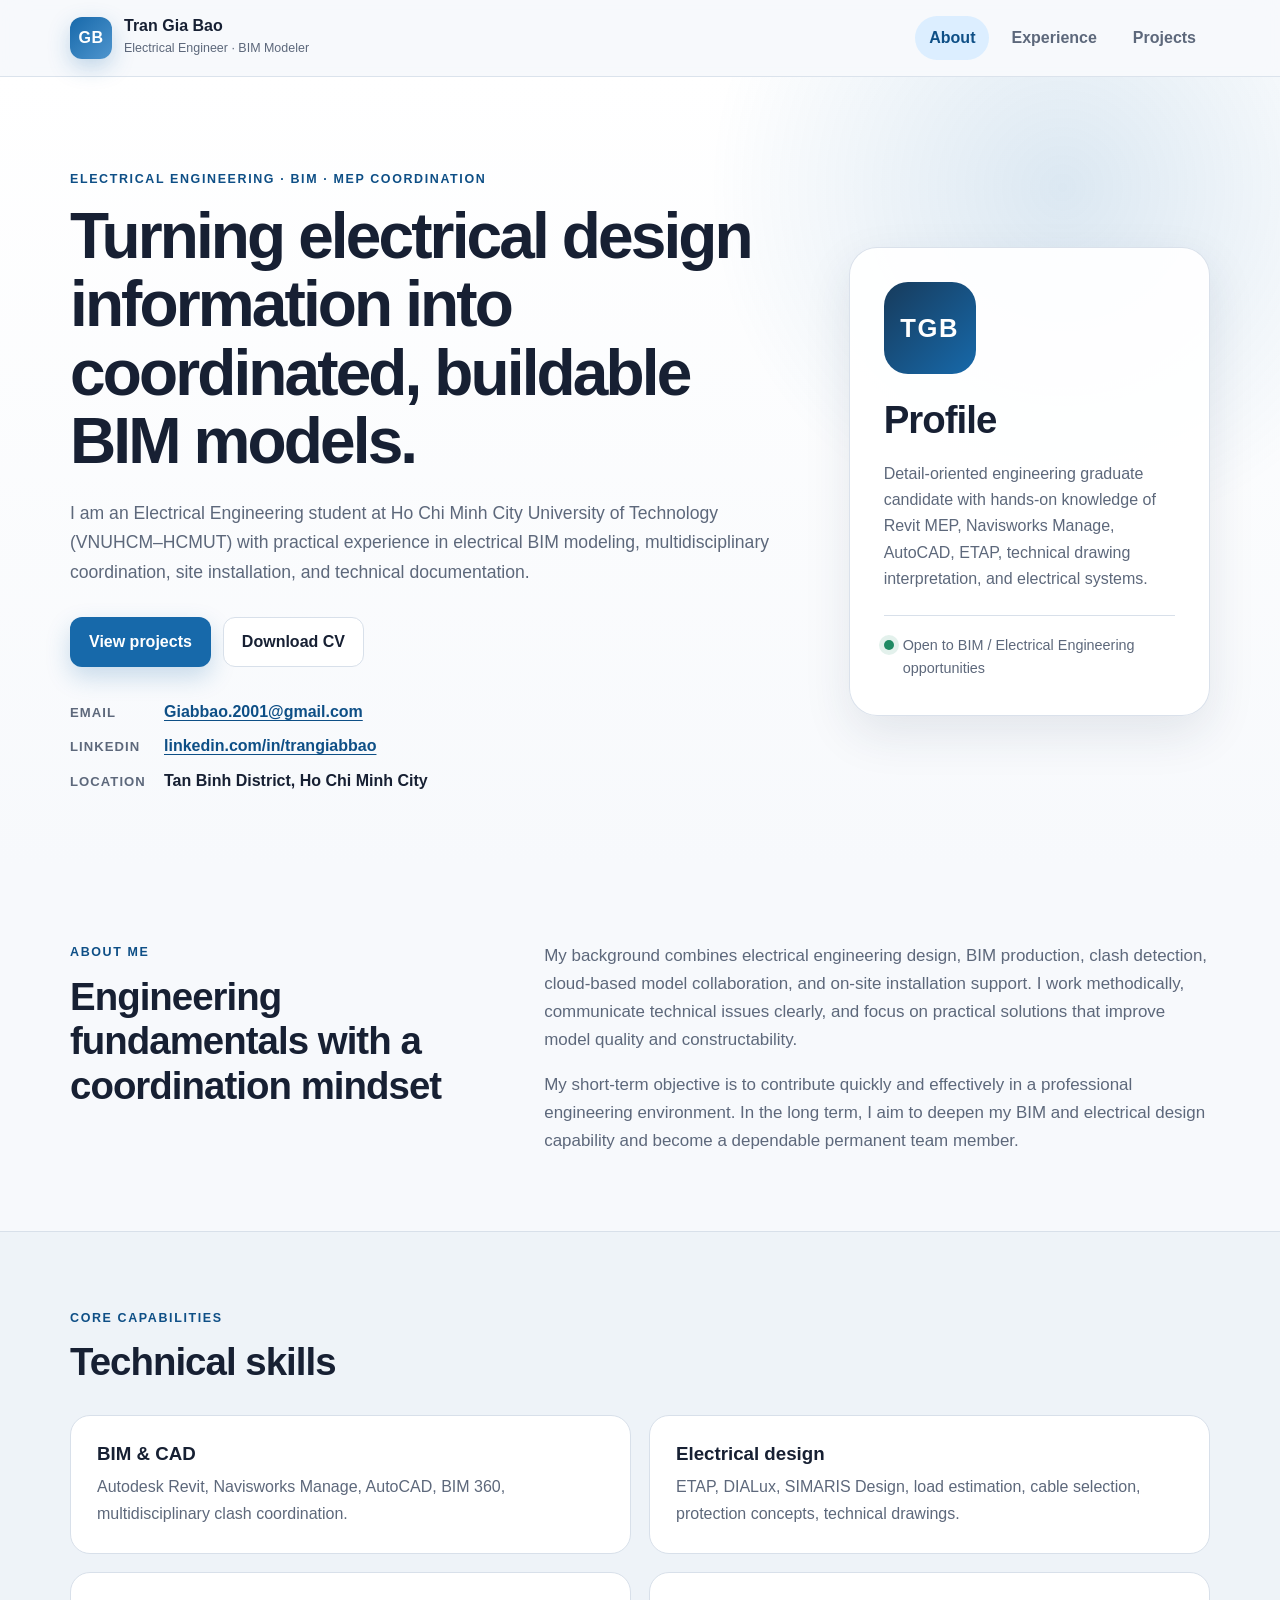
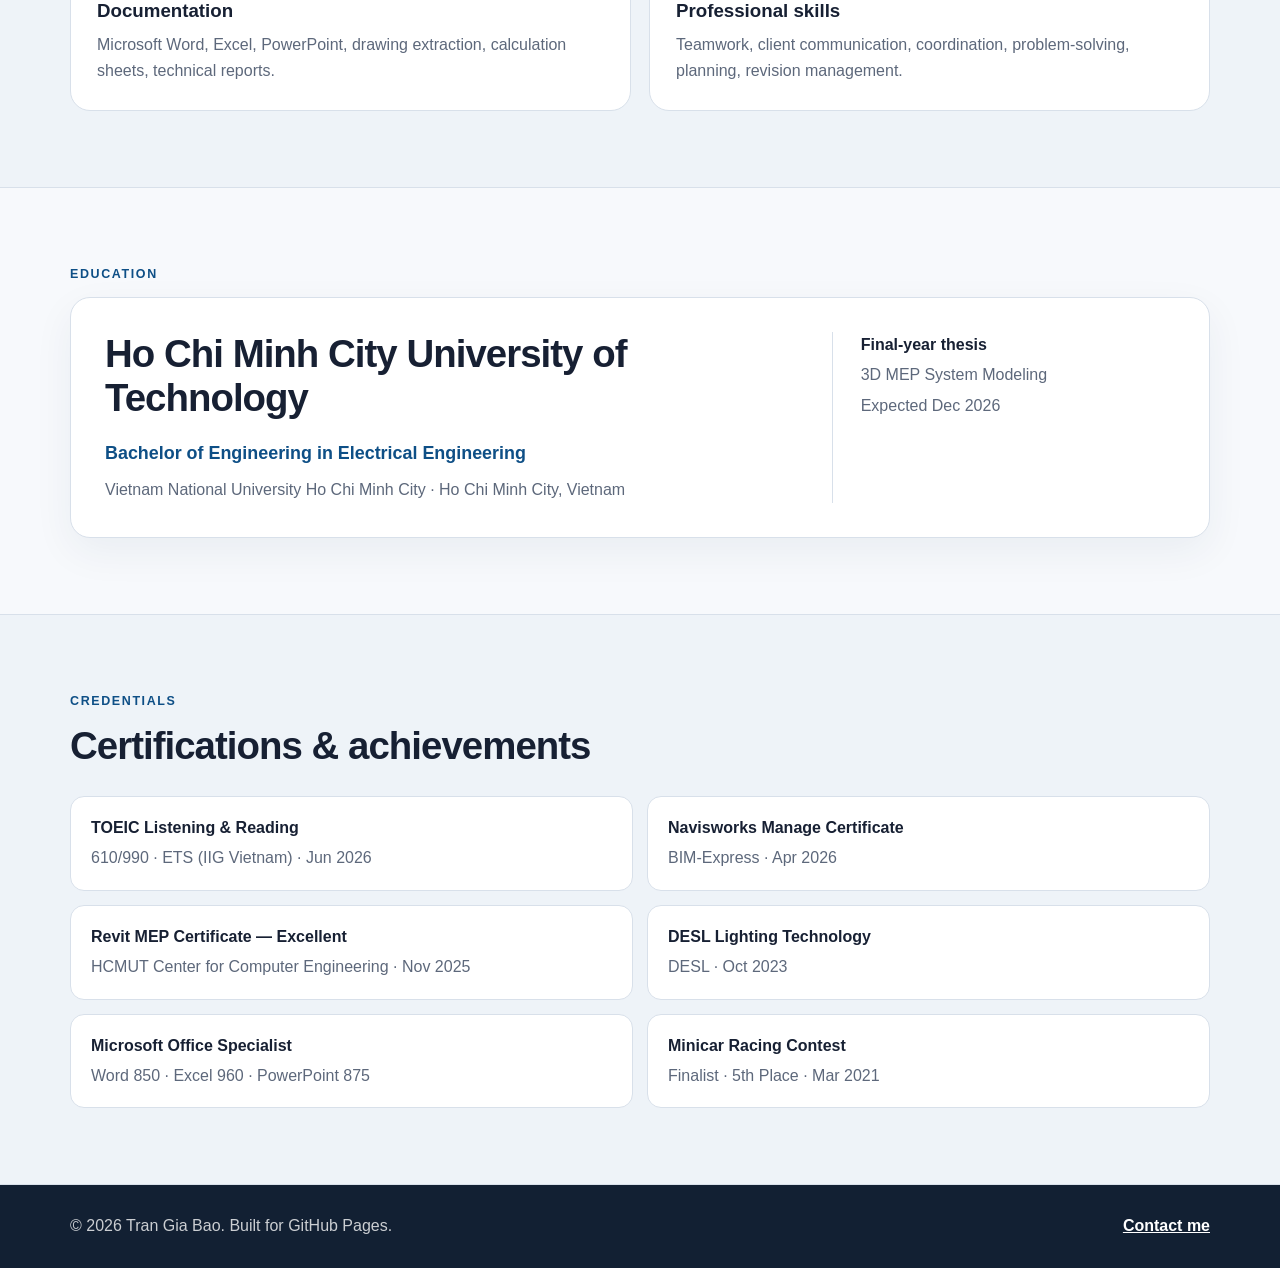
==== index.html @ 9337b093 "Initial professional portfolio website" ====
<!DOCTYPE html>
<html lang="en">
<head>
  <meta charset="UTF-8">
  <meta name="viewport" content="width=device-width, initial-scale=1.0">
  <meta name="description" content="Tran Gia Bao — Electrical Engineer and BIM Modeler portfolio.">
  <meta name="keywords" content="Tran Gia Bao, Electrical Engineer, BIM Modeler, Revit MEP, Navisworks, AutoCAD, ETAP">
  <meta name="author" content="Tran Gia Bao">
  <meta property="og:title" content="Tran Gia Bao | Electrical Engineer & BIM Modeler">
  <meta property="og:description" content="Portfolio featuring electrical engineering, BIM coordination experience, and selected technical projects.">
  <meta property="og:type" content="website">
  <title>Tran Gia Bao | About</title>
  <link rel="icon" href="assets/favicon.svg" type="image/svg+xml">
  <link rel="stylesheet" href="assets/styles.css">
  <script src="assets/script.js" defer></script>
</head>
<body data-page="about">
  <a class="skip-link" href="#main-content">Skip to content</a>
  <header class="site-header">
    <div class="container nav-wrap">
      <a class="brand" href="index.html" aria-label="Tran Gia Bao home">
        <span class="brand-mark" aria-hidden="true">GB</span>
        <span>
          <strong>Tran Gia Bao</strong>
          <small>Electrical Engineer · BIM Modeler</small>
        </span>
      </a>
      <button class="menu-toggle" aria-expanded="false" aria-controls="primary-nav" aria-label="Open navigation">☰</button>
      <nav id="primary-nav" class="primary-nav" aria-label="Primary navigation">
        <a data-nav="about" href="index.html">About</a>
        <a data-nav="experience" href="experience.html">Experience</a>
        <a data-nav="projects" href="projects.html">Projects</a>
      </nav>
    </div>
  </header>

  <main id="main-content">
    <section class="hero">
      <div class="container hero-grid">
        <div>
          <p class="eyebrow">Electrical Engineering · BIM · MEP Coordination</p>
          <h1>Turning electrical design information into coordinated, buildable BIM models.</h1>
          <p class="hero-copy">
            I am an Electrical Engineering student at Ho Chi Minh City University of Technology (VNUHCM–HCMUT)
            with practical experience in electrical BIM modeling, multidisciplinary coordination, site installation,
            and technical documentation.
          </p>
          <div class="hero-actions">
            <a class="button primary" href="projects.html">View projects</a>
            <a class="button secondary" href="Tran-Gia-Bao-CV.pdf" target="_blank" rel="noopener">Download CV</a>
          </div>
          <ul class="contact-list" aria-label="Contact information">
            <li><span>Email</span><a href="mailto:Giabbao.2001@gmail.com">Giabbao.2001@gmail.com</a></li>
            <li><span>LinkedIn</span><a href="https://www.linkedin.com/in/trangiabbao" target="_blank" rel="noopener">linkedin.com/in/trangiabbao</a></li>
            <li><span>Location</span><strong>Tan Binh District, Ho Chi Minh City</strong></li>
          </ul>
        </div>
        <aside class="hero-card" aria-label="Professional profile summary">
          <div class="avatar" aria-hidden="true">TGB</div>
          <h2>Profile</h2>
          <p>
            Detail-oriented engineering graduate candidate with hands-on knowledge of Revit MEP, Navisworks Manage,
            AutoCAD, ETAP, technical drawing interpretation, and electrical systems.
          </p>
          <div class="status"><span></span> Open to BIM / Electrical Engineering opportunities</div>
        </aside>
      </div>
    </section>

    <section class="section">
      <div class="container two-column">
        <div>
          <p class="section-label">About me</p>
          <h2>Engineering fundamentals with a coordination mindset</h2>
        </div>
        <div class="prose">
          <p>
            My background combines electrical engineering design, BIM production, clash detection, cloud-based model
            collaboration, and on-site installation support. I work methodically, communicate technical issues clearly,
            and focus on practical solutions that improve model quality and constructability.
          </p>
          <p>
            My short-term objective is to contribute quickly and effectively in a professional engineering environment.
            In the long term, I aim to deepen my BIM and electrical design capability and become a dependable permanent team member.
          </p>
        </div>
      </div>
    </section>

    <section class="section muted-section">
      <div class="container">
        <p class="section-label">Core capabilities</p>
        <h2>Technical skills</h2>
        <div class="skills-grid">
          <article class="skill-card">
            <h3>BIM & CAD</h3>
            <p>Autodesk Revit, Navisworks Manage, AutoCAD, BIM 360, multidisciplinary clash coordination.</p>
          </article>
          <article class="skill-card">
            <h3>Electrical design</h3>
            <p>ETAP, DIALux, SIMARIS Design, load estimation, cable selection, protection concepts, technical drawings.</p>
          </article>
          <article class="skill-card">
            <h3>Documentation</h3>
            <p>Microsoft Word, Excel, PowerPoint, drawing extraction, calculation sheets, technical reports.</p>
          </article>
          <article class="skill-card">
            <h3>Professional skills</h3>
            <p>Teamwork, client communication, coordination, problem-solving, planning, revision management.</p>
          </article>
        </div>
      </div>
    </section>

    <section class="section">
      <div class="container">
        <p class="section-label">Education</p>
        <div class="education-card">
          <div>
            <h2>Ho Chi Minh City University of Technology</h2>
            <p class="lead">Bachelor of Engineering in Electrical Engineering</p>
            <p>Vietnam National University Ho Chi Minh City · Ho Chi Minh City, Vietnam</p>
          </div>
          <div class="education-meta">
            <strong>Final-year thesis</strong>
            <span>3D MEP System Modeling</span>
            <span>Expected Dec 2026</span>
          </div>
        </div>
      </div>
    </section>

    <section class="section muted-section">
      <div class="container">
        <p class="section-label">Credentials</p>
        <h2>Certifications & achievements</h2>
        <div class="credential-list">
          <div><strong>TOEIC Listening & Reading</strong><span>610/990 · ETS (IIG Vietnam) · Jun 2026</span></div>
          <div><strong>Navisworks Manage Certificate</strong><span>BIM-Express · Apr 2026</span></div>
          <div><strong>Revit MEP Certificate — Excellent</strong><span>HCMUT Center for Computer Engineering · Nov 2025</span></div>
          <div><strong>DESL Lighting Technology</strong><span>DESL · Oct 2023</span></div>
          <div><strong>Microsoft Office Specialist</strong><span>Word 850 · Excel 960 · PowerPoint 875</span></div>
          <div><strong>Minicar Racing Contest</strong><span>Finalist · 5th Place · Mar 2021</span></div>
        </div>
      </div>
    </section>
  </main>

  <footer class="site-footer">
    <div class="container footer-wrap">
      <p>© <span id="current-year"></span> Tran Gia Bao. Built for GitHub Pages.</p>
      <a href="mailto:Giabbao.2001@gmail.com">Contact me</a>
    </div>
  </footer>
</body>
</html>
---- assets/styles.css ----
:root {
  --bg: #f7f9fc;
  --surface: #ffffff;
  --surface-alt: #eef3f8;
  --text: #172033;
  --muted: #5d687b;
  --line: #d8e0ea;
  --accent: #1769aa;
  --accent-dark: #0e4f86;
  --accent-soft: #dceeff;
  --success: #1f8a63;
  --shadow: 0 18px 48px rgba(25, 47, 78, 0.1);
  --radius: 20px;
  --max-width: 1140px;
}

* { box-sizing: border-box; }
html { scroll-behavior: smooth; }
body {
  margin: 0;
  font-family: Inter, ui-sans-serif, -apple-system, BlinkMacSystemFont, "Segoe UI", sans-serif;
  color: var(--text);
  background: var(--bg);
  line-height: 1.65;
  -webkit-font-smoothing: antialiased;
}
a { color: inherit; }
img { max-width: 100%; }
button, a { -webkit-tap-highlight-color: transparent; }

.skip-link {
  position: fixed;
  top: -80px;
  left: 16px;
  z-index: 1000;
  padding: 10px 14px;
  background: var(--text);
  color: #fff;
  border-radius: 8px;
  transition: top .2s ease;
}
.skip-link:focus { top: 16px; }

.container { width: min(calc(100% - 40px), var(--max-width)); margin: 0 auto; }
.narrow { width: min(calc(100% - 40px), 860px); }

.site-header {
  position: sticky;
  top: 0;
  z-index: 100;
  background: rgba(247, 249, 252, 0.9);
  backdrop-filter: blur(14px);
  border-bottom: 1px solid rgba(216, 224, 234, 0.9);
}
.nav-wrap { min-height: 76px; display: flex; align-items: center; justify-content: space-between; gap: 24px; }
.brand { display: inline-flex; align-items: center; gap: 12px; text-decoration: none; }
.brand-mark {
  width: 42px;
  height: 42px;
  display: grid;
  place-items: center;
  border-radius: 12px;
  background: linear-gradient(135deg, var(--accent), #4f95ce);
  color: #fff;
  font-weight: 800;
  letter-spacing: .03em;
  box-shadow: 0 8px 22px rgba(23, 105, 170, .25);
}
.brand strong, .brand small { display: block; }
.brand strong { font-size: 1rem; line-height: 1.15; }
.brand small { color: var(--muted); font-size: .78rem; margin-top: 3px; }
.primary-nav { display: flex; align-items: center; gap: 8px; }
.primary-nav a {
  text-decoration: none;
  color: var(--muted);
  font-weight: 700;
  padding: 9px 14px;
  border-radius: 999px;
}
.primary-nav a:hover, .primary-nav a[aria-current="page"] { color: var(--accent-dark); background: var(--accent-soft); }
.menu-toggle { display: none; border: 0; background: transparent; font-size: 1.45rem; cursor: pointer; color: var(--text); }

.hero {
  padding: 92px 0 72px;
  background:
    radial-gradient(circle at 83% 14%, rgba(23, 105, 170, .15), transparent 28%),
    linear-gradient(180deg, #fff, var(--bg));
}
.hero-grid { display: grid; grid-template-columns: minmax(0, 1.6fr) minmax(300px, .8fr); gap: 56px; align-items: center; }
.eyebrow, .section-label {
  margin: 0 0 12px;
  color: var(--accent-dark);
  font-size: .78rem;
  font-weight: 850;
  text-transform: uppercase;
  letter-spacing: .13em;
}
h1, h2, h3, p { margin-top: 0; }
h1 { font-size: clamp(2.35rem, 5vw, 4.7rem); line-height: 1.07; letter-spacing: -.045em; margin-bottom: 24px; }
h2 { font-size: clamp(1.7rem, 3vw, 2.65rem); line-height: 1.16; letter-spacing: -.025em; margin-bottom: 18px; }
h3 { line-height: 1.25; }
.hero-copy, .page-hero p { max-width: 760px; color: var(--muted); font-size: 1.1rem; }
.hero-actions, .button-group { display: flex; flex-wrap: wrap; gap: 12px; margin: 30px 0 32px; }
.button {
  display: inline-flex;
  align-items: center;
  justify-content: center;
  min-height: 46px;
  padding: 11px 18px;
  border-radius: 12px;
  text-decoration: none;
  font-weight: 800;
  border: 1px solid transparent;
  transition: transform .2s ease, box-shadow .2s ease, background .2s ease;
}
.button:hover { transform: translateY(-2px); }
.button.primary { background: var(--accent); color: #fff; box-shadow: 0 10px 24px rgba(23, 105, 170, .22); }
.button.primary:hover { background: var(--accent-dark); }
.button.secondary { border-color: var(--line); background: var(--surface); color: var(--text); }
.button.secondary:hover { box-shadow: 0 8px 24px rgba(25, 47, 78, .08); }
.contact-list { display: grid; gap: 8px; list-style: none; padding: 0; margin: 0; }
.contact-list li { display: grid; grid-template-columns: 82px minmax(0, 1fr); gap: 12px; align-items: baseline; }
.contact-list span { color: var(--muted); font-size: .82rem; font-weight: 800; text-transform: uppercase; letter-spacing: .08em; }
.contact-list a { color: var(--accent-dark); font-weight: 700; text-decoration-thickness: 1px; text-underline-offset: 3px; overflow-wrap: anywhere; }
.contact-list strong { font-weight: 650; }
.hero-card {
  background: rgba(255, 255, 255, .92);
  padding: 34px;
  border: 1px solid rgba(216, 224, 234, .95);
  border-radius: 28px;
  box-shadow: var(--shadow);
}
.avatar {
  width: 92px;
  height: 92px;
  display: grid;
  place-items: center;
  margin-bottom: 24px;
  border-radius: 24px;
  background: linear-gradient(135deg, #173b5c, var(--accent));
  color: #fff;
  font-size: 1.6rem;
  font-weight: 900;
  letter-spacing: .06em;
}
.hero-card p { color: var(--muted); }
.status { display: flex; gap: 9px; align-items: flex-start; padding-top: 18px; margin-top: 22px; border-top: 1px solid var(--line); color: var(--muted); font-size: .9rem; }
.status span { flex: 0 0 auto; width: 10px; height: 10px; margin-top: 6px; border-radius: 50%; background: var(--success); box-shadow: 0 0 0 5px rgba(31, 138, 99, .12); }

.page-hero { padding: 86px 0 64px; background: linear-gradient(180deg, #fff, var(--bg)); }
.page-hero h1 { font-size: clamp(2.3rem, 5vw, 4.2rem); }
.section { padding: 76px 0; }
.muted-section { background: var(--surface-alt); border-top: 1px solid var(--line); border-bottom: 1px solid var(--line); }
.two-column { display: grid; grid-template-columns: .85fr 1.4fr; gap: 70px; align-items: start; }
.prose { color: var(--muted); font-size: 1.06rem; }
.prose p:last-child { margin-bottom: 0; }
.skills-grid { display: grid; grid-template-columns: repeat(2, minmax(0, 1fr)); gap: 18px; margin-top: 30px; }
.skill-card { background: var(--surface); border: 1px solid var(--line); border-radius: var(--radius); padding: 26px; }
.skill-card h3 { margin-bottom: 9px; }
.skill-card p { margin: 0; color: var(--muted); }
.education-card { display: grid; grid-template-columns: 1.4fr .7fr; gap: 40px; background: var(--surface); border: 1px solid var(--line); border-radius: var(--radius); padding: 34px; box-shadow: 0 14px 40px rgba(25, 47, 78, .06); }
.education-card .lead { color: var(--accent-dark); font-weight: 800; font-size: 1.12rem; margin-bottom: 8px; }
.education-card p:last-child { color: var(--muted); margin: 0; }
.education-meta { display: flex; flex-direction: column; gap: 4px; padding-left: 28px; border-left: 1px solid var(--line); }
.education-meta span { color: var(--muted); }
.credential-list { display: grid; grid-template-columns: repeat(2, minmax(0, 1fr)); gap: 14px; margin-top: 28px; }
.credential-list div { padding: 18px 20px; background: var(--surface); border: 1px solid var(--line); border-radius: 14px; }
.credential-list strong, .credential-list span { display: block; }
.credential-list span { color: var(--muted); margin-top: 4px; }

.timeline { position: relative; }
.timeline::before { content: ""; position: absolute; top: 10px; bottom: 10px; left: 11px; width: 2px; background: var(--line); }
.timeline-item { position: relative; margin-left: 58px; padding: 0 0 58px; }
.timeline-item:last-child { padding-bottom: 0; }
.timeline-marker { position: absolute; left: -55px; top: 6px; width: 24px; height: 24px; border-radius: 50%; background: var(--surface); border: 6px solid var(--accent); box-shadow: 0 0 0 5px var(--accent-soft); }
.timeline-header { display: flex; justify-content: space-between; align-items: flex-start; gap: 24px; margin-bottom: 18px; }
.timeline-header h2 { font-size: 1.7rem; margin: 0; }
.timeline-header time { flex: 0 0 auto; color: var(--muted); font-weight: 750; background: var(--surface); border: 1px solid var(--line); border-radius: 999px; padding: 7px 12px; }
.company { color: var(--accent-dark); font-weight: 850; margin-bottom: 4px; }
.achievement-list { margin: 0; padding-left: 20px; color: var(--muted); }
.achievement-list li { margin-bottom: 9px; }
.tag-row { display: flex; flex-wrap: wrap; gap: 8px; margin-top: 20px; }
.tag-row span { padding: 6px 10px; border-radius: 999px; background: var(--accent-soft); color: var(--accent-dark); font-size: .8rem; font-weight: 800; }
.callout { display: flex; align-items: center; justify-content: space-between; gap: 30px; }
.callout h2 { margin-bottom: 8px; }
.callout p:last-child { color: var(--muted); margin-bottom: 0; }
.callout .button-group { margin: 0; }

.project-grid { display: grid; grid-template-columns: repeat(2, minmax(0, 1fr)); gap: 22px; }
.project-card { background: var(--surface); border: 1px solid var(--line); border-radius: var(--radius); padding: 30px; box-shadow: 0 12px 32px rgba(25, 47, 78, .055); }
.project-card.featured { grid-column: 1 / -1; border-color: #b8d9f5; background: linear-gradient(135deg, #fff, #f3f9ff); }
.project-topline { display: flex; justify-content: space-between; gap: 16px; margin-bottom: 16px; color: var(--accent-dark); font-size: .82rem; font-weight: 850; text-transform: uppercase; letter-spacing: .07em; }
.project-topline time { color: var(--muted); white-space: nowrap; }
.project-card h2 { font-size: 1.65rem; }
.project-summary { color: var(--muted); font-size: 1.02rem; }
.project-details { display: grid; gap: 14px; margin-top: 22px; }
.project-card.featured .project-details { grid-template-columns: repeat(3, minmax(0, 1fr)); }
.project-details div { padding-top: 14px; border-top: 1px solid var(--line); }
.project-details h3 { margin: 0 0 4px; font-size: .92rem; color: var(--text); }
.project-details p { margin: 0; color: var(--muted); }
.text-link { display: inline-block; margin-top: 20px; color: var(--accent-dark); font-weight: 850; text-underline-offset: 4px; }

.site-footer { padding: 28px 0; background: #122033; color: rgba(255, 255, 255, .78); }
.footer-wrap { display: flex; justify-content: space-between; align-items: center; gap: 24px; }
.footer-wrap p { margin: 0; }
.footer-wrap a { color: #fff; font-weight: 750; }

@media (max-width: 860px) {
  .hero-grid, .two-column, .education-card { grid-template-columns: 1fr; }
  .hero-grid { gap: 34px; }
  .two-column { gap: 20px; }
  .education-meta { border-left: 0; border-top: 1px solid var(--line); padding: 22px 0 0; }
  .project-grid { grid-template-columns: 1fr; }
  .project-card.featured { grid-column: auto; }
  .project-card.featured .project-details { grid-template-columns: 1fr; }
  .callout { align-items: flex-start; flex-direction: column; }
}

@media (max-width: 680px) {
  .container, .narrow { width: min(calc(100% - 28px), var(--max-width)); }
  .site-header { background: rgba(247, 249, 252, .97); }
  .menu-toggle { display: block; }
  .primary-nav {
    display: none;
    position: absolute;
    left: 14px;
    right: 14px;
    top: 68px;
    padding: 12px;
    flex-direction: column;
    align-items: stretch;
    background: var(--surface);
    border: 1px solid var(--line);
    border-radius: 16px;
    box-shadow: var(--shadow);
  }
  .primary-nav.open { display: flex; }
  .primary-nav a { text-align: center; }
  .brand small { display: none; }
  .hero, .page-hero { padding-top: 58px; }
  .hero { padding-bottom: 52px; }
  .section { padding: 56px 0; }
  h1 { font-size: 2.55rem; }
  .hero-card { padding: 26px; }
  .skills-grid, .credential-list { grid-template-columns: 1fr; }
  .timeline-item { margin-left: 42px; }
  .timeline-marker { left: -39px; }
  .timeline::before { left: 11px; }
  .timeline-header { flex-direction: column; gap: 10px; }
  .timeline-header time { align-self: flex-start; }
  .project-topline { flex-direction: column; gap: 2px; }
  .contact-list li { grid-template-columns: 1fr; gap: 1px; }
  .footer-wrap { align-items: flex-start; flex-direction: column; }
}

@media (prefers-reduced-motion: reduce) {
  html { scroll-behavior: auto; }
  *, *::before, *::after { transition-duration: .01ms !important; animation-duration: .01ms !important; }
}
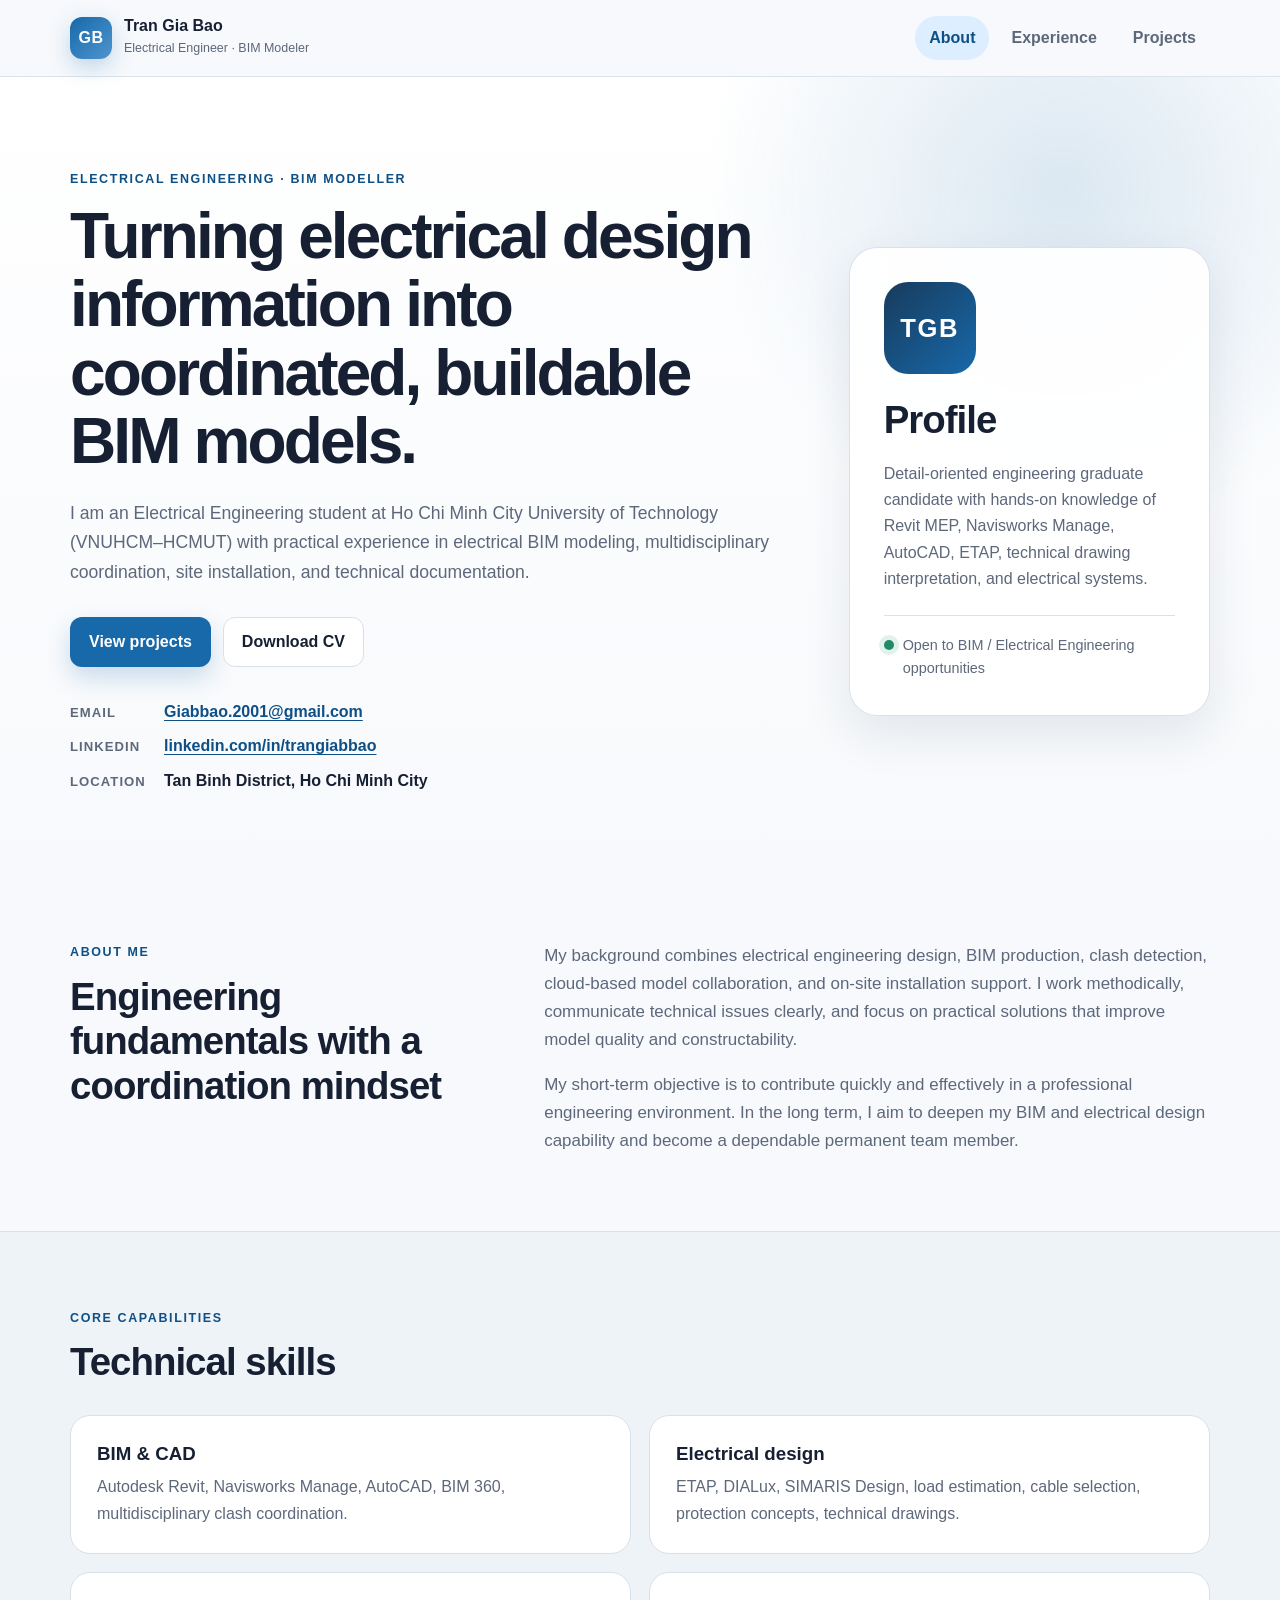
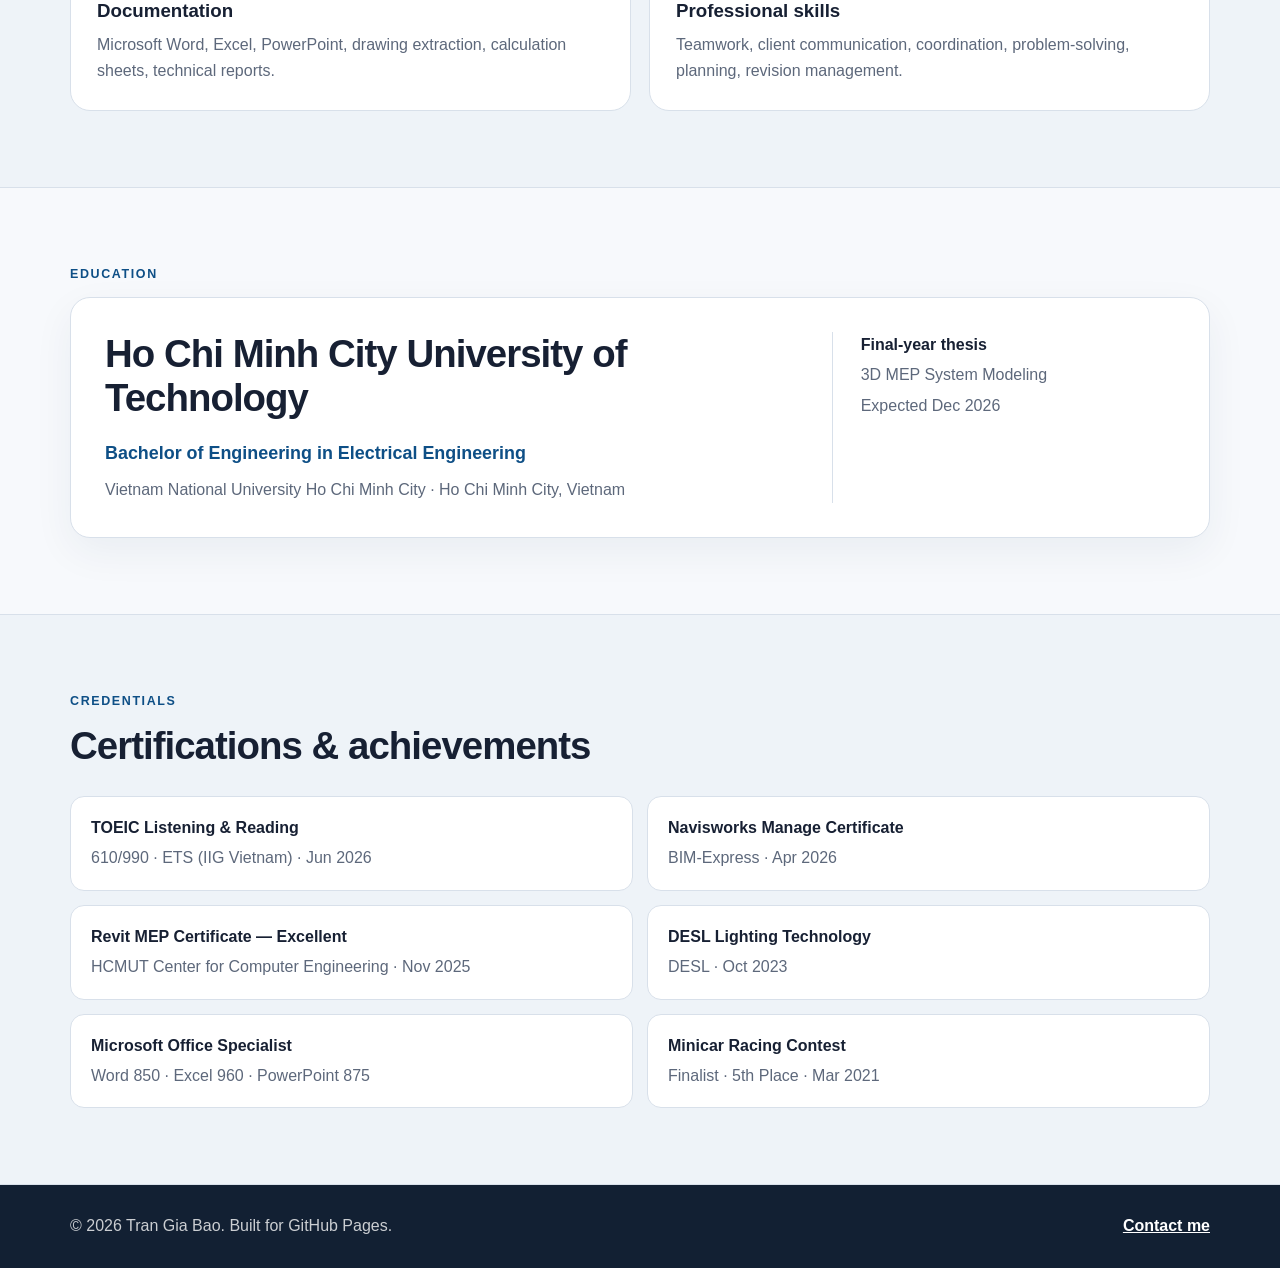
==== commit aa0a6e26: "Update index.html" ====
--- a/index.html
+++ b/index.html
@@ -38,7 +38,7 @@
     <section class="hero">
       <div class="container hero-grid">
         <div>
-          <p class="eyebrow">Electrical Engineering · BIM · MEP Coordination</p>
+          <p class="eyebrow">Electrical Engineering · BIM Modeller</p>
           <h1>Turning electrical design information into coordinated, buildable BIM models.</h1>
           <p class="hero-copy">
             I am an Electrical Engineering student at Ho Chi Minh City University of Technology (VNUHCM–HCMUT)
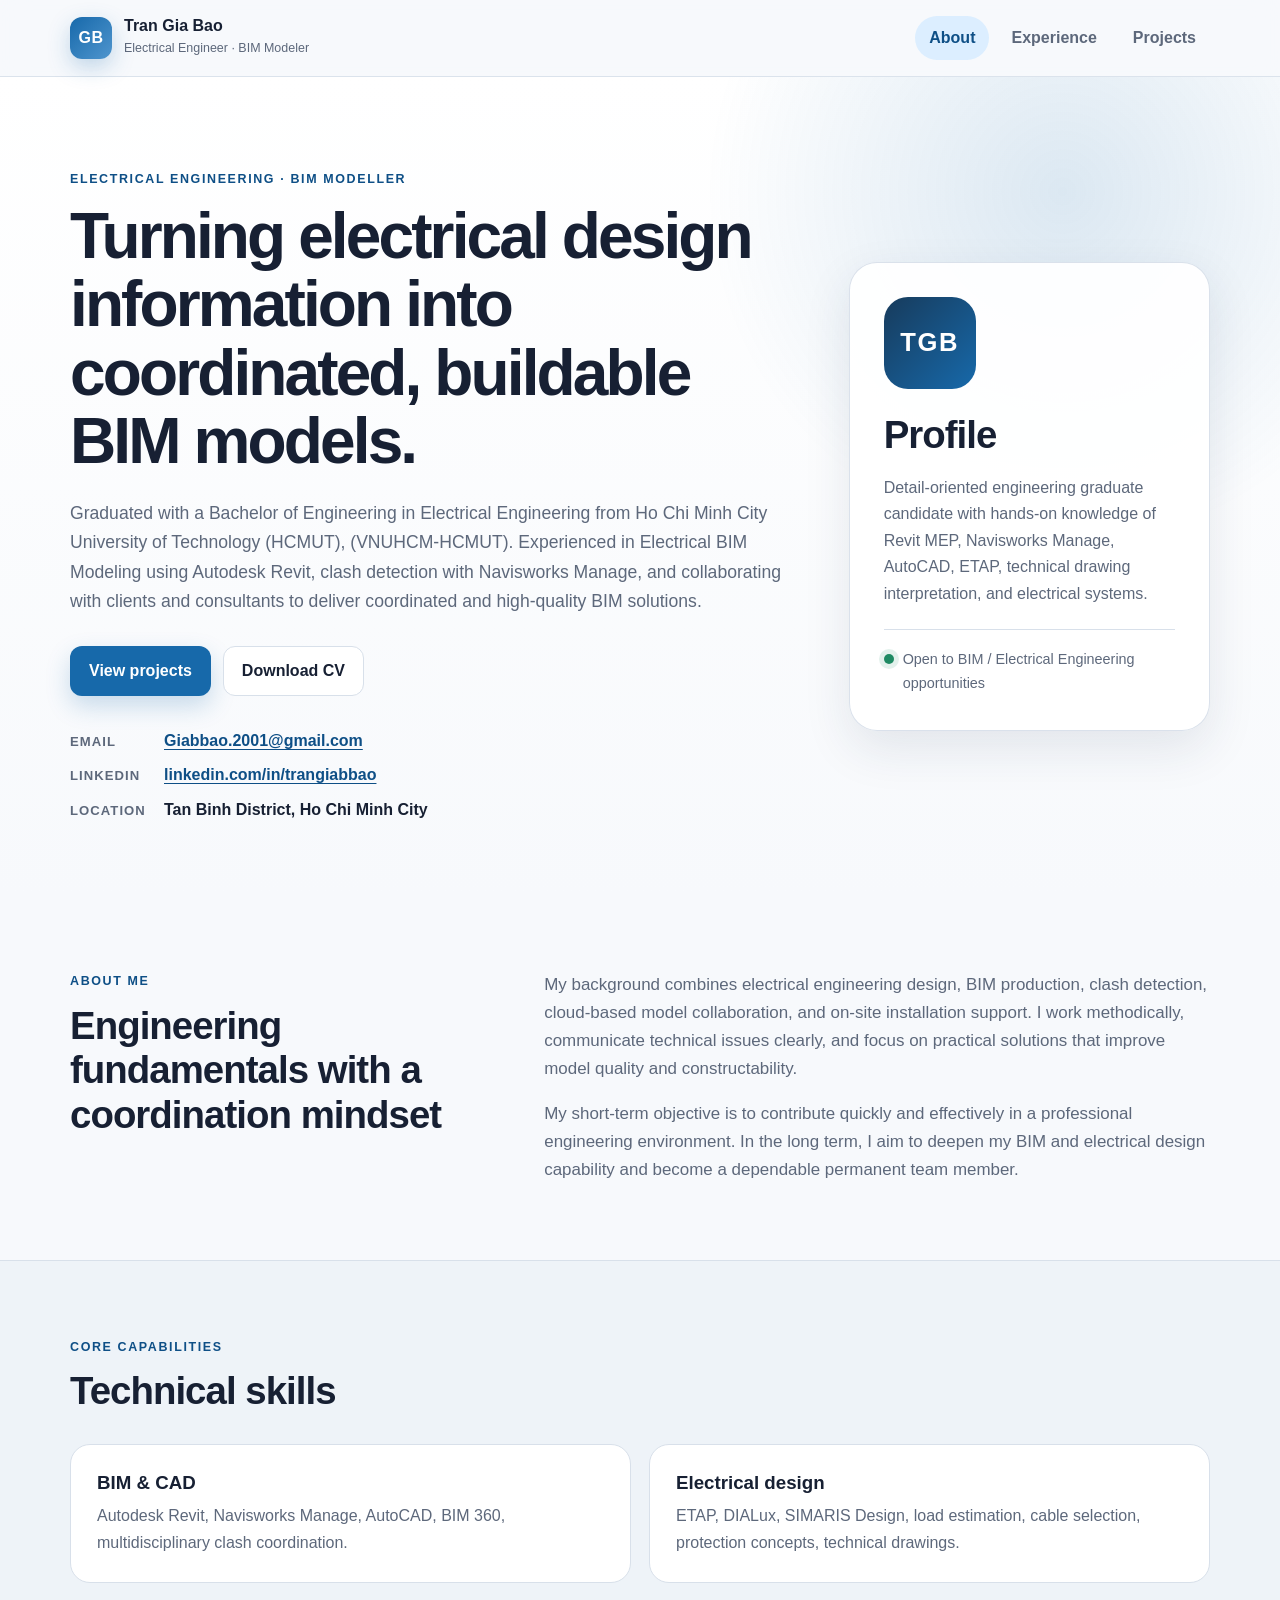
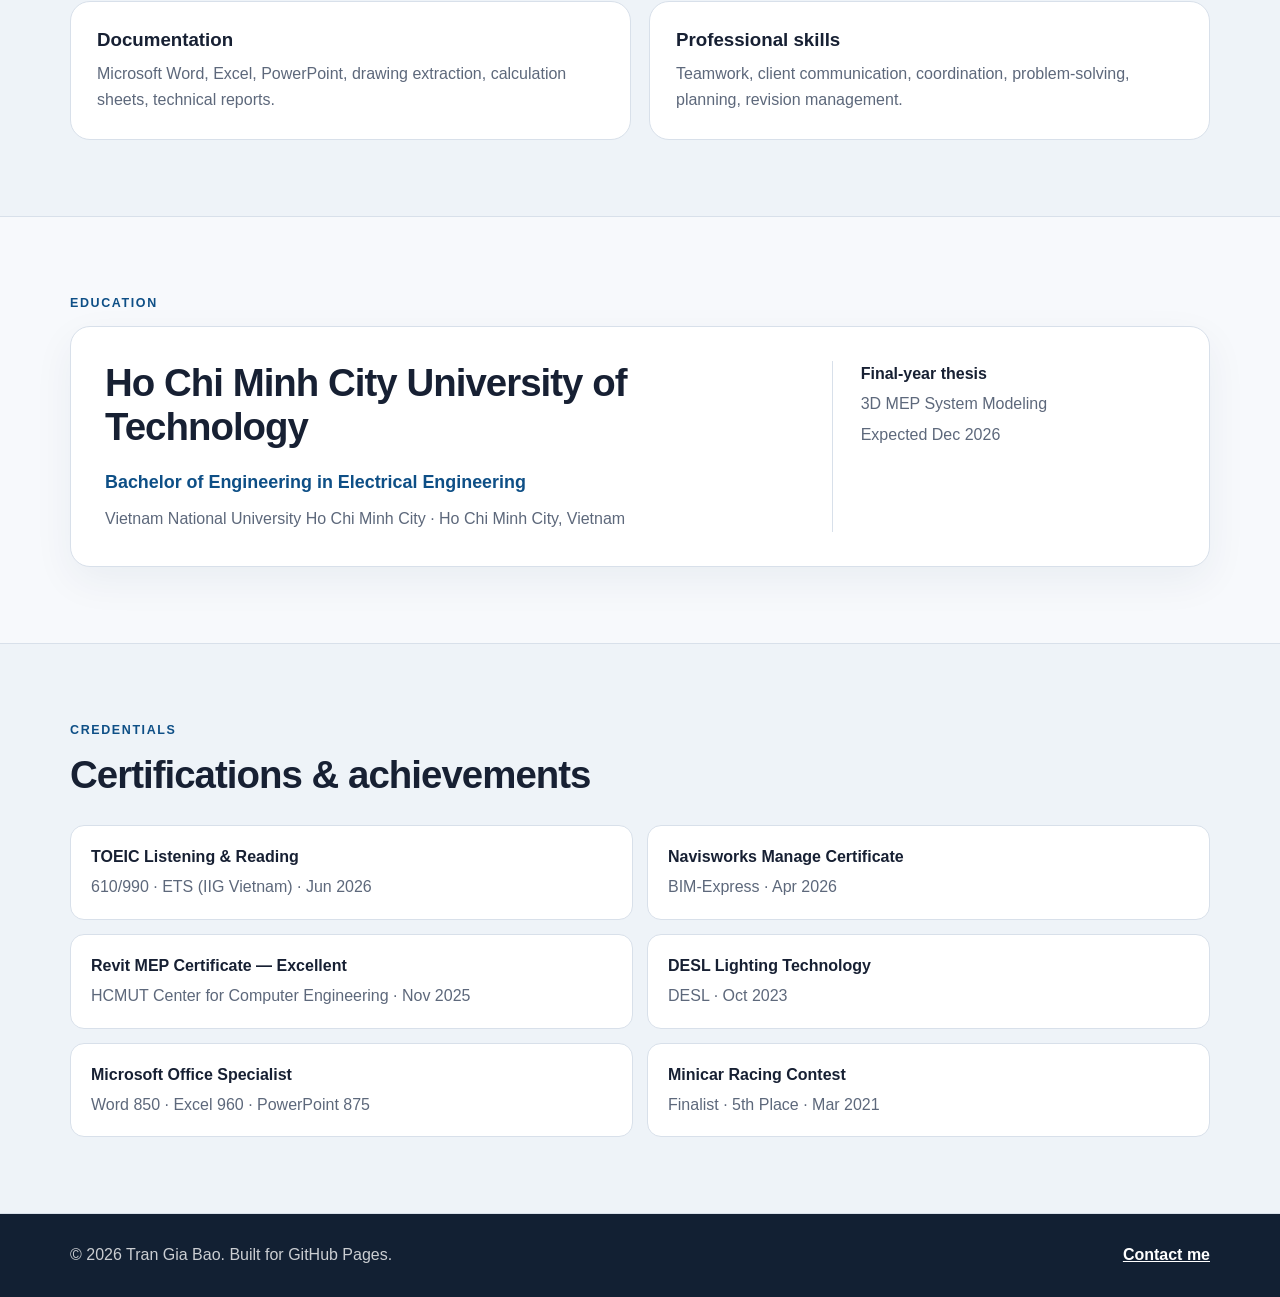
==== commit 090cdb34: "Update index.html" ====
--- a/index.html
+++ b/index.html
@@ -41,9 +41,9 @@
           <p class="eyebrow">Electrical Engineering · BIM Modeller</p>
           <h1>Turning electrical design information into coordinated, buildable BIM models.</h1>
           <p class="hero-copy">
-            I am an Electrical Engineering student at Ho Chi Minh City University of Technology (VNUHCM–HCMUT)
-            with practical experience in electrical BIM modeling, multidisciplinary coordination, site installation,
-            and technical documentation.
+            Graduated with a Bachelor of Engineering in Electrical Engineering from Ho Chi Minh City University of Technology (HCMUT), 
+            (VNUHCM-HCMUT). Experienced in Electrical BIM Modeling using Autodesk Revit, clash detection with Navisworks Manage, and 
+            collaborating with clients and consultants to deliver coordinated and high-quality BIM solutions.
           </p>
           <div class="hero-actions">
             <a class="button primary" href="projects.html">View projects</a>
